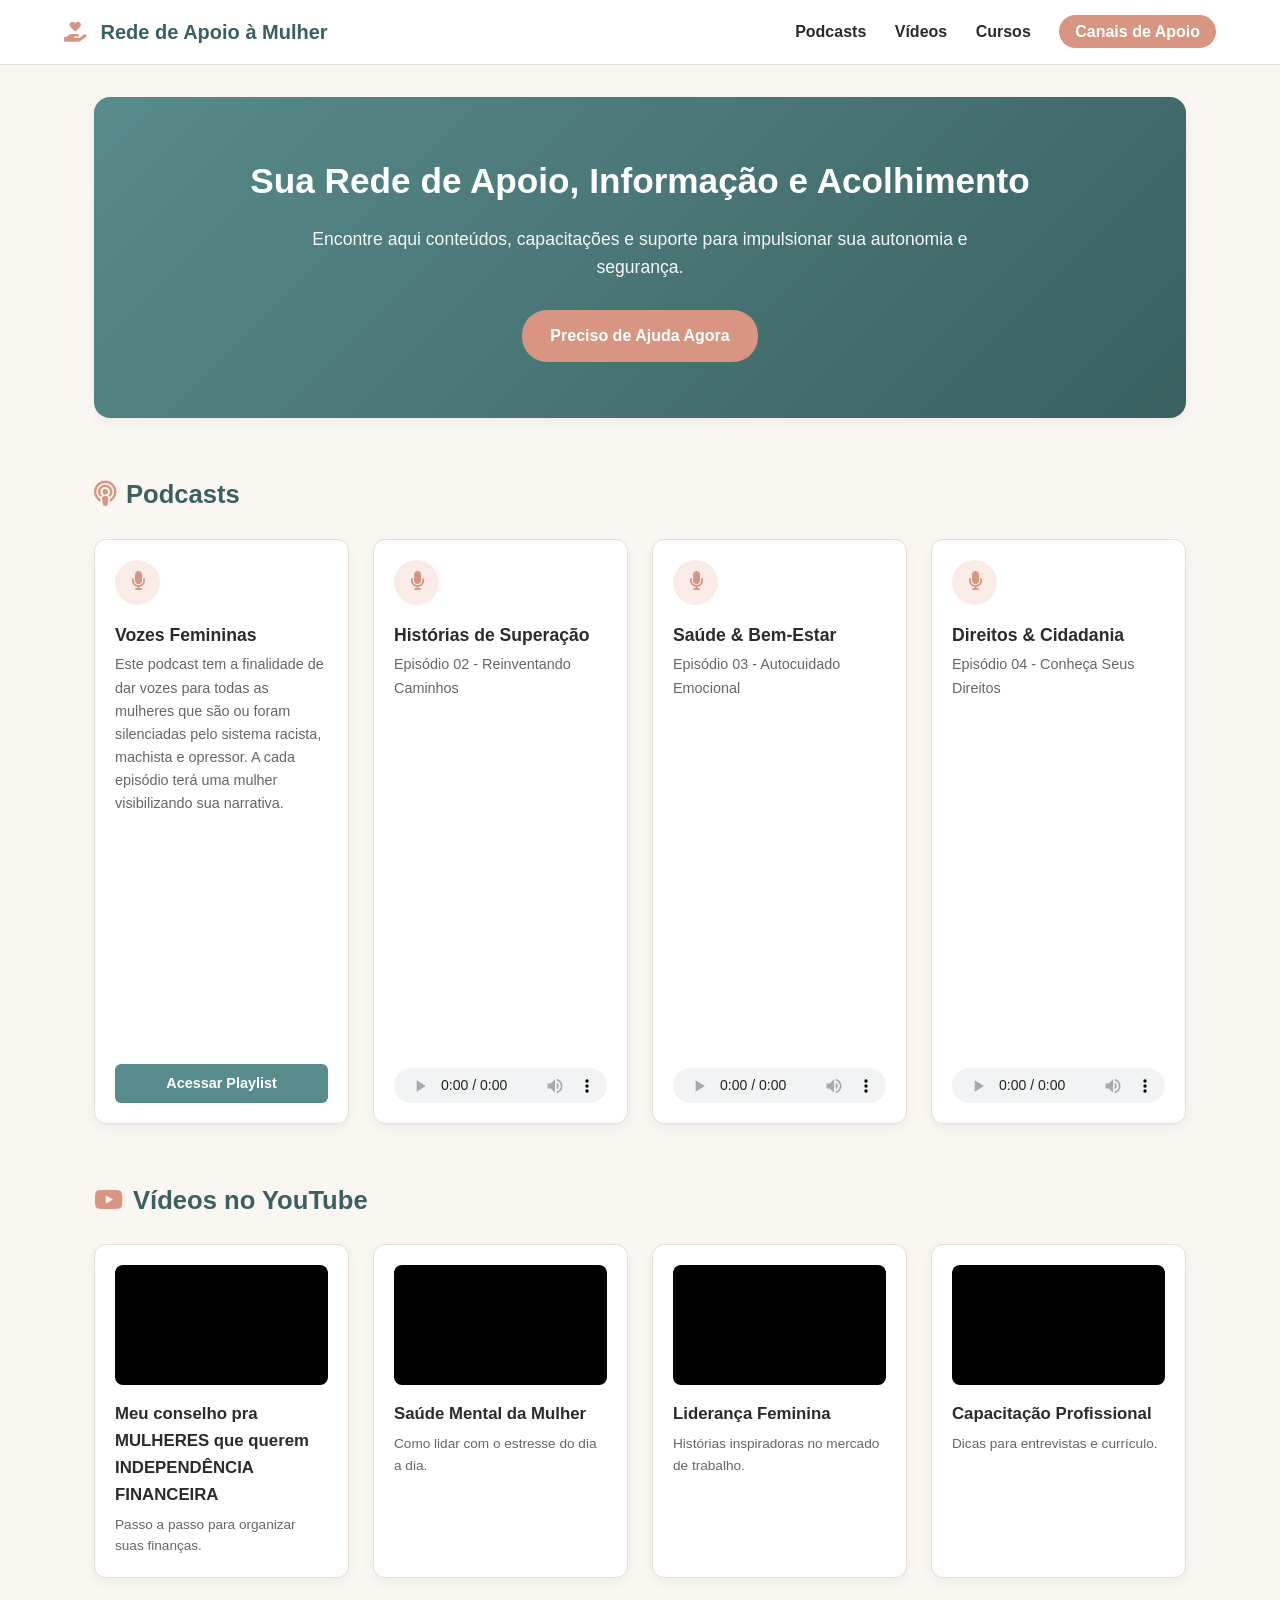
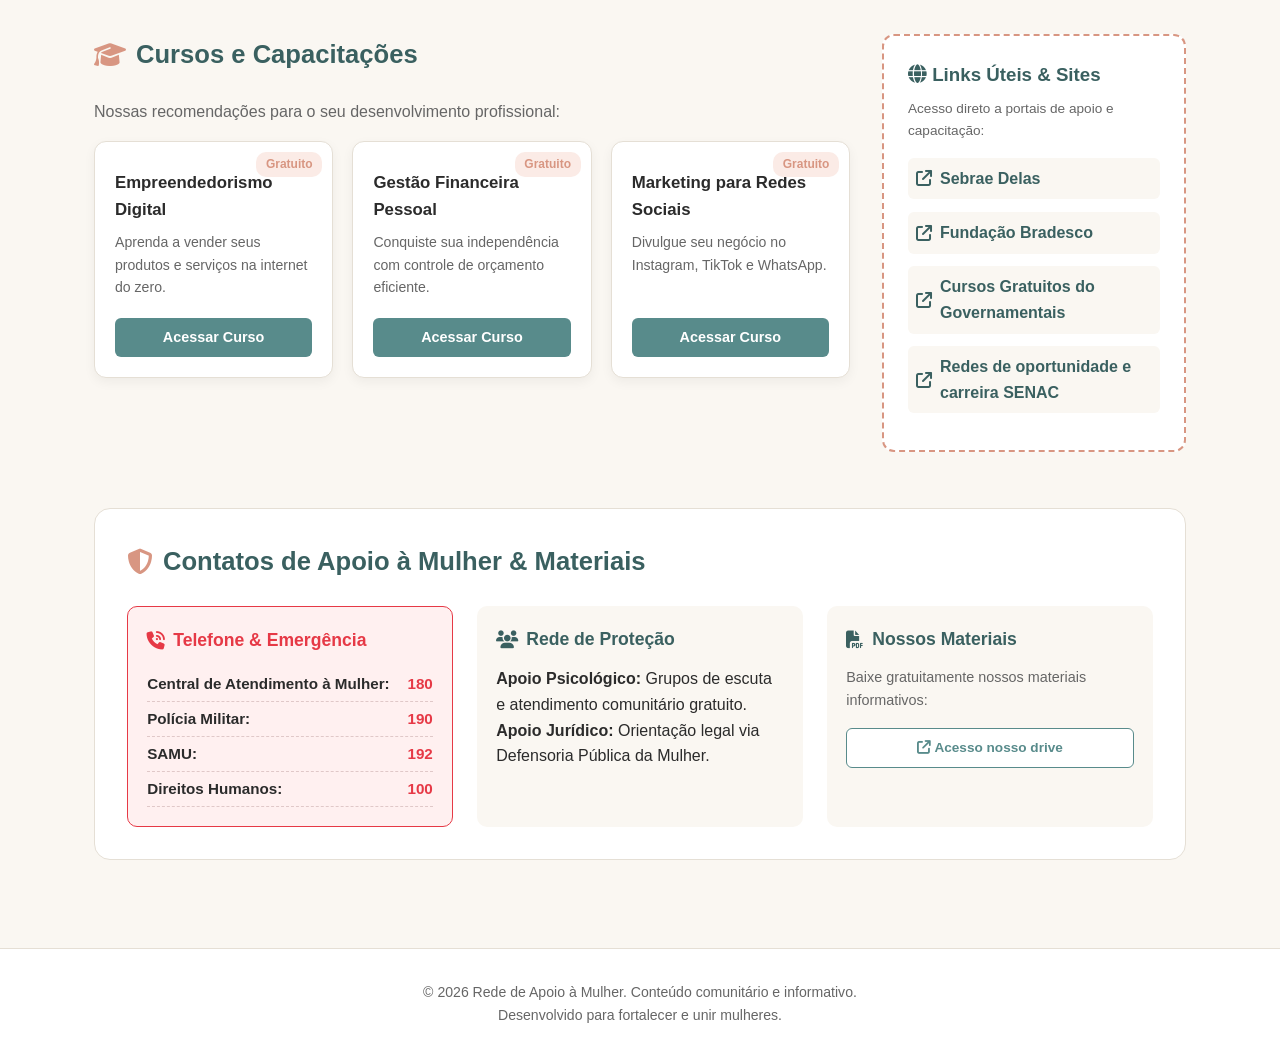
==== index.html @ 3560427a "init" ====
<!DOCTYPE html>
<html lang="pt-BR">
<head>
    <meta charset="UTF-8">
    <meta name="viewport" content="width=device-width, initial-scale=1.0">
    <title>Rede de Apoio à Mulher</title>
    <link rel="stylesheet" href="style.css">
    <link rel="stylesheet" href="https://cdnjs.cloudflare.com/ajax/libs/font-awesome/6.4.0/css/all.min.css">
</head>
<body>

    <header>
        <div class="logo">
            <i class="fa-solid => fa-hand-holding-heart"></i> Rede de Apoio à Mulher
        </div>
        <nav>
            <a href="#podcasts">Podcasts</a>
            <a href="#videos">Vídeos</a>
            <a href="#cursos">Cursos</a>
            <a href="#contatos" class="nav-btn">Canais de Apoio</a>
        </nav>
    </header>

    <div class="container">

        <!-- Banner Principal -->
        <section class="banner">
            <div class="banner-content">
                <h1>Sua Rede de Apoio, Informação e Acolhimento</h1>
                <p>Encontre aqui conteúdos, capacitações e suporte para impulsionar sua autonomia e segurança.</p>
                <a href="#contatos" class="banner-btn">Preciso de Ajuda Agora</a>
            </div>
        </section>

        <!-- Seção de Podcasts -->
        <section id="podcasts" class="section-block">
            <h2 class="section-title"><i class="fa-solid fa-podcast"></i> Podcasts</h2>
            <div class="grid-4">
                <div class="card podcast-card">
                    <div class="card-icon"><i class="fa-solid fa-microphone"></i></div>
                    <h3>Vozes Femininas</h3>
                    <p>Este podcast tem a finalidade de dar vozes para todas as mulheres que são ou foram silenciadas pelo sistema racista, machista e opressor.
                    A cada episódio terá uma mulher visibilizando sua narrativa.</p>
                     <a href="https://open.spotify.com/show/4YwezfUb64PmLTDOEMn0S4?si=fb5eb2240f714220" class="btn-card">Acessar Playlist</a>
                </div>
                <div class="card podcast-card">
                    <div class="card-icon"><i class="fa-solid fa-microphone"></i></div>
                    <h3>Histórias de Superação</h3>
                    <p>Episódio 02 - Reinventando Caminhos</p>
                    <iframe data-testid="embed-iframe" style="border-radius:12px" src="https://open.spotify.com/embed/episode/6MNVc2p2NorCqcY9s6Wyc5?utm_source=generator&t=0&si=82d91a2e05eb45c2" width="100%" height="352" frameBorder="0" allowfullscreen="" allow="autoplay; clipboard-write; encrypted-media; fullscreen; picture-in-picture" loading="lazy"></iframe>
                    <audio controls>
                        <source src="https://open.spotify.com/episode/455Ttnc0PcKRzOm1mK4V87?si=397c64ca0c2844d4" type="audio/mpeg">
                        
                        Seu navegador não suporta áudio.
                    </audio>
                </div>
                <div class="card podcast-card">
                    <div class="card-icon"><i class="fa-solid fa-microphone"></i></div>
                    <h3>Saúde & Bem-Estar</h3>
                    <p>Episódio 03 - Autocuidado Emocional</p>
                    <audio controls>
                        <source src="#" type="audio/mpeg">
                        Seu navegador não suporta áudio.
                    </audio>
                </div>
                <div class="card podcast-card">
                    <div class="card-icon"><i class="fa-solid fa-microphone"></i></div>
                    <h3>Direitos & Cidadania</h3>
                    <p>Episódio 04 - Conheça Seus Direitos</p>
                    <audio controls>
                        <source src="#" type="audio/mpeg">
                        Seu navegador não suporta áudio.
                    </audio>
                </div>
            </div>
        </section>

        <!-- Seção Vídeos do YouTube -->
        <section id="videos" class="section-block">
            <h2 class="section-title"><i class="fa-brands fa-youtube"></i> Vídeos no YouTube</h2>
            <div class="grid-4">
                <div class="card video-card">
                    <div class="video-container">
                        <iframe src="https://www.youtube.com/embed/013GK6FBQX0?si=1WohCFq36sGFkq8H" title="YouTube video player" frameborder="0" allowfullscreen></iframe>
                    </div>
                    <h3>Meu conselho pra MULHERES que querem INDEPENDÊNCIA FINANCEIRA</h3>
                    <p>Passo a passo para organizar suas finanças.</p>
                </div>
                <div class="card video-card">
                    <div class="video-container">
                        <iframe src="https://www.youtube.com/embed/placeholder" title="YouTube video player" frameborder="0" allowfullscreen></iframe>
                    </div>
                    <h3>Saúde Mental da Mulher</h3>
                    <p>Como lidar com o estresse do dia a dia.</p>
                </div>
                <div class="card video-card">
                    <div class="video-container">
                        <iframe src="https://www.youtube.com/embed/placeholder" title="YouTube video player" frameborder="0" allowfullscreen></iframe>
                    </div>
                    <h3>Liderança Feminina</h3>
                    <p>Histórias inspiradoras no mercado de trabalho.</p>
                </div>
                <div class="card video-card">
                    <div class="video-container">
                        <iframe src="https://www.youtube.com/embed/placeholder" title="YouTube video player" frameborder="0" allowfullscreen></iframe>
                    </div>
                    <h3>Capacitação Profissional</h3>
                    <p>Dicas para entrevistas e currículo.</p>
                </div>
            </div>
        </section>

        <!-- Seção Cursos e Sites Recomendados (Layout Assimétrico) -->
        <section id="cursos" class="section-block">
            <div class="flex-layout">
                <!-- Cursos (Sugestões Nossas) -->
                <div class="courses-area">
                    <h2 class="section-title"><i class="fa-solid fa-graduation-cap"></i> Cursos e Capacitações</h2>
                    <p class="subtitle">Nossas recomendações para o seu desenvolvimento profissional:</p>
                    <div class="courses-grid">
                        <div class="card course-card">
                            <div class="card-badge">Gratuito</div>
                            <h3>Empreendedorismo Digital</h3>
                            <p>Aprenda a vender seus produtos e serviços na internet do zero.</p>
                            <a href="#" class="btn-card">Acessar Curso</a>
                        </div>
                        <div class="card course-card">
                            <div class="card-badge">Gratuito</div>
                            <h3>Gestão Financeira Pessoal</h3>
                            <p>Conquiste sua independência com controle de orçamento eficiente.</p>
                            <a href="#" class="btn-card">Acessar Curso</a>
                        </div>
                        <div class="card course-card">
                            <div class="card-badge">Gratuito</div>
                            <h3>Marketing para Redes Sociais</h3>
                            <p>Divulgue seu negócio no Instagram, TikTok e WhatsApp.</p>
                            <a href="#" class="btn-card">Acessar Curso</a>
                        </div>
                    </div>
                </div>

                <!-- Sites Externos / Parceiros -->
                <div class="sites-sidebar">
                    <h3><i class="fa-solid fa-globe"></i> Links Úteis & Sites</h3>
                    <p>Acesso direto a portais de apoio e capacitação:</p>
                    <ul class="sites-list">
                        <li>
                            <a href="https://sebrae.com.br" target="_blank" rel="noopener">
                                <i class="fa-solid fa-arrow-up-right-from-square"></i> Sebrae Delas
                            </a>
                        </li>
                        <li>
                            <a href="https://www.ev.org.br/cursos" target="_blank" rel="noopener">
                                <i class="fa-solid fa-arrow-up-right-from-square"></i> Fundação Bradesco
                            </a>
                        </li>
                        <li>
                            <a href="https://aprendamais.mec.gov.br/" target="_blank" rel="noopener">
                                <i class="fa-solid fa-arrow-up-right-from-square"></i> Cursos Gratuitos do Governamentais
                            </a>
                        </li>
                        <li>
                            <a href="https://carreiras.ce.senac.br/" target="_blank" rel="noopener">
                                <i class="fa-solid fa-arrow-up-right-from-square"></i> Redes de oportunidade e carreira SENAC
                            </a>
                        </li>
                    </ul>
                </div>
            </div>
        </section>

        <!-- Seção de Apoio, Materiais e Contatos -->
        <section id="contatos" class="section-block support-section">
            <h2 class="section-title"><i class="fa-solid fa-shield-halved"></i> Contatos de Apoio à Mulher & Materiais</h2>
            
            <div class="support-grid">
                <!-- Emergência -->
                <div class="support-card emergency">
                    <h3><i class="fa-solid fa-phone-volume"></i> Telefone & Emergência</h3>
                    <ul class="contact-list">
                        <li><strong>Central de Atendimento à Mulher:</strong> <span>180</span></li>
                        <li><strong>Polícia Militar:</strong> <span>190</span></li>
                        <li><strong>SAMU:</strong> <span>192</span></li>
                        <li><strong>Direitos Humanos:</strong> <span>100</span></li>
                    </ul>
                </div>

                <!-- Apoio Jurídico e Psicológico -->
                <div class="support-card">
                    <h3><i class="fa-solid fa-users"></i> Rede de Proteção</h3>
                    <p><strong>Apoio Psicológico:</strong> Grupos de escuta e atendimento comunitário gratuito.</p>
                    <p><strong>Apoio Jurídico:</strong> Orientação legal via Defensoria Pública da Mulher.</p>
                </div>

                <!-- Nossos Materiais / Downloads -->
                <div class="support-card materials">
                    <h3><i class="fa-solid fa-file-pdf"></i> Nossos Materiais</h3>
                    <p>Baixe gratuitamente nossos materiais informativos:</p>
                    <a href="https://drive.google.com/drive/folders/1amOIw0AjRuB1z5BpmQyQNAielrFiDzY6?usp=sharing" target="_blank" class="btn-download"> <i class="fa-solid fa-arrow-up-right-from-square"></i> Acesso nosso drive</a>
                </div>
            </div>
        </section>

    </div>

    <footer>
        <p>&copy; 2026 Rede de Apoio à Mulher. Conteúdo comunitário e informativo.</p>
        <p>Desenvolvido para fortalecer e unir mulheres.</p>
    </footer>

</body>
</html>
---- style.css ----
/* Variáveis de Cores e Estilos Globais */
:root {
    --primary-color: #588b8b;
    --primary-dark: #3a6060;
    --secondary-color: #d89682;
    --secondary-light: #fbebe6;
    --bg-light: #faf7f2;
    --card-bg: #ffffff;
    --text-color: #2b2b2b;
    --text-muted: #666666;
    --border-color: #e5dfd5;
    --emergency-bg: #fff0f0;
    --emergency-border: #e63946;
    --shadow: 0 4px 12px rgba(0, 0, 0, 0.05);
}

* {
    box-sizing: border-box;
    margin: 0;
    padding: 0;
    font-family: 'Segoe UI', -apple-system, BlinkMacSystemFont, Roboto, sans-serif;
}

body {
    background-color: var(--bg-light);
    color: var(--text-color);
    line-height: 1.6;
}

/* Header / Menu Superior */
header {
    background-color: #ffffff;
    padding: 1rem 5%;
    display: flex;
    justify-content: space-between;
    align-items: center;
    border-bottom: 1px solid var(--border-color);
    position: sticky;
    top: 0;
    z-index: 100;
}

.logo {
    font-size: 1.25rem;
    font-weight: 700;
    color: var(--primary-dark);
}

.logo i {
    color: var(--secondary-color);
    margin-right: 8px;
}

nav a {
    margin-left: 1.5rem;
    text-decoration: none;
    color: var(--text-color);
    font-weight: 600;
    transition: color 0.3s;
}

nav a:hover {
    color: var(--primary-color);
}

.nav-btn {
    background-color: var(--secondary-color);
    color: white !important;
    padding: 0.5rem 1rem;
    border-radius: 20px;
}

.nav-btn:hover {
    background-color: #c5826f;
}

/* Layout Principal */
.container {
    max-width: 1140px;
    margin: 0 auto;
    padding: 2rem 1.5rem;
}

/* Banner Principal */
.banner {
    background: linear-gradient(135deg, var(--primary-color), var(--primary-dark));
    color: white;
    padding: 3.5rem 2rem;
    border-radius: 16px;
    text-align: center;
    margin-bottom: 3.5rem;
    box-shadow: var(--shadow);
}

.banner h1 {
    font-size: 2.2rem;
    margin-bottom: 1rem;
    font-weight: 700;
}

.banner p {
    font-size: 1.1rem;
    max-width: 700px;
    margin: 0 auto 1.8rem auto;
    opacity: 0.95;
}

.banner-btn {
    display: inline-block;
    background-color: var(--secondary-color);
    color: white;
    padding: 0.8rem 1.8rem;
    border-radius: 25px;
    text-decoration: none;
    font-weight: bold;
    transition: transform 0.2s, background-color 0.2s;
}

.banner-btn:hover {
    background-color: #c5826f;
    transform: translateY(-2px);
}

/* Seções */
.section-block {
    margin-bottom: 3.5rem;
}

.section-title {
    font-size: 1.6rem;
    color: var(--primary-dark);
    margin-bottom: 1.5rem;
    display: flex;
    align-items: center;
    gap: 10px;
}

.section-title i {
    color: var(--secondary-color);
}

.subtitle {
    margin-bottom: 1rem;
    color: var(--text-muted);
}

/* Grids e Cards Gerais */
.grid-4 {
    display: grid;
    grid-template-columns: repeat(auto-fit, minmax(240px, 1fr));
    gap: 1.5rem;
}

.card {
    background-color: var(--card-bg);
    border: 1px solid var(--border-color);
    border-radius: 12px;
    padding: 1.25rem;
    box-shadow: var(--shadow);
    display: flex;
    flex-direction: column;
}

/* Podcasts */
.podcast-card .card-icon {
    width: 45px;
    height: 45px;
    background-color: var(--secondary-light);
    color: var(--secondary-color);
    border-radius: 50%;
    display: flex;
    align-items: center;
    justify-content: center;
    font-size: 1.2rem;
    margin-bottom: 1rem;
}

.podcast-card h3 {
    font-size: 1.1rem;
    margin-bottom: 0.3rem;
}

.podcast-card p {
    font-size: 0.9rem;
    color: var(--text-muted);
    margin-bottom: 1rem;
    flex-grow: 1;
}

audio {
    width: 100%;
    height: 35px;
}

/* Vídeos */
.video-container {
    position: relative;
    width: 100%;
    padding-bottom: 56.25%; /* 16:9 Aspect Ratio */
    height: 0;
    background-color: #000;
    border-radius: 8px;
    overflow: hidden;
    margin-bottom: 1rem;
}

.video-container iframe {
    position: absolute;
    top: 0;
    left: 0;
    width: 100%;
    height: 100%;
}

.video-card h3 {
    font-size: 1.05rem;
    margin-bottom: 0.3rem;
}

.video-card p {
    font-size: 0.85rem;
    color: var(--text-muted);
}

/* Layout Assimétrico: Cursos + Sidebar Sites */
.flex-layout {
    display: flex;
    flex-wrap: wrap;
    gap: 2rem;
}

.courses-area {
    flex: 3;
    min-width: 300px;
}

.courses-grid {
    display: grid;
    grid-template-columns: repeat(auto-fit, minmax(200px, 1fr));
    gap: 1.2rem;
}

.course-card {
    position: relative;
}

.card-badge {
    position: absolute;
    top: 10px;
    right: 10px;
    background-color: var(--secondary-light);
    color: var(--secondary-color);
    font-size: 0.75rem;
    font-weight: bold;
    padding: 0.2rem 0.6rem;
    border-radius: 10px;
}

.course-card h3 {
    font-size: 1.05rem;
    margin-top: 0.5rem;
    margin-bottom: 0.5rem;
}

.course-card p {
    font-size: 0.88rem;
    color: var(--text-muted);
    margin-bottom: 1.2rem;
    flex-grow: 1;
}

.btn-card {
    display: block;
    text-align: center;
    background-color: var(--primary-color);
    color: white;
    text-decoration: none;
    padding: 0.5rem;
    border-radius: 6px;
    font-size: 0.9rem;
    font-weight: 600;
    transition: background-color 0.2s;
}

.btn-card:hover {
    background-color: var(--primary-dark);
}

/* Sidebar de Sites */
.sites-sidebar {
    flex: 1;
    min-width: 260px;
    background-color: var(--card-bg);
    border: 2px dashed var(--secondary-color);
    border-radius: 12px;
    padding: 1.5rem;
}

.sites-sidebar h3 {
    color: var(--primary-dark);
    margin-bottom: 0.5rem;
}

.sites-sidebar p {
    font-size: 0.85rem;
    color: var(--text-muted);
    margin-bottom: 1rem;
}

.sites-list {
    list-style: none;
}

.sites-list li {
    margin-bottom: 0.8rem;
}

.sites-list a {
    display: flex;
    align-items: center;
    gap: 8px;
    color: var(--primary-dark);
    text-decoration: none;
    font-weight: 600;
    padding: 0.5rem;
    border-radius: 6px;
    background-color: var(--bg-light);
    transition: background-color 0.2s;
}

.sites-list a:hover {
    background-color: var(--secondary-light);
    color: var(--secondary-color);
}

/* Seção de Suporte e Contatos */
.support-section {
    background-color: #ffffff;
    border: 1px solid var(--border-color);
    border-radius: 16px;
    padding: 2rem;
}

.support-grid {
    display: grid;
    grid-template-columns: repeat(auto-fit, minmax(250px, 1fr));
    gap: 1.5rem;
}

.support-card {
    background-color: var(--bg-light);
    padding: 1.2rem;
    border-radius: 10px;
}

.support-card h3 {
    font-size: 1.1rem;
    color: var(--primary-dark);
    margin-bottom: 0.8rem;
    display: flex;
    align-items: center;
    gap: 8px;
}

.emergency {
    background-color: var(--emergency-bg);
    border: 1px solid var(--emergency-border);
}

.emergency h3 {
    color: var(--emergency-border);
}

.contact-list {
    list-style: none;
}

.contact-list li {
    display: flex;
    justify-content: space-between;
    padding: 0.3rem 0;
    border-bottom: 1px dashed #e0c8c8;
    font-size: 0.95rem;
}

.contact-list span {
    font-weight: bold;
    color: var(--emergency-border);
}

.materials p {
    font-size: 0.9rem;
    color: var(--text-muted);
    margin-bottom: 1rem;
}

.btn-download {
    display: inline-block;
    width: 100%;
    margin-bottom: 0.5rem;
    background-color: #ffffff;
    border: 1px solid var(--primary-color);
    color: var(--primary-color);
    padding: 0.5rem;
    border-radius: 6px;
    text-decoration: none;
    font-size: 0.85rem;
    font-weight: 600;
    text-align: center;
    transition: all 0.2s;
}

.btn-download:hover {
    background-color: var(--primary-color);
    color: white;
}

/* Rodapé */
footer {
    text-align: center;
    padding: 2rem 1rem;
    color: var(--text-muted);
    font-size: 0.88rem;
    border-top: 1px solid var(--border-color);
    background-color: #ffffff;
}

/* Responsividade para Celulares */
@media (max-width: 768px) {
    header {
        flex-direction: column;
        gap: 1rem;
    }

    nav a {
        margin: 0 0.5rem;
    }

    .banner h1 {
        font-size: 1.6rem;
    }

    .flex-layout {
        flex-direction: column;
    }
}
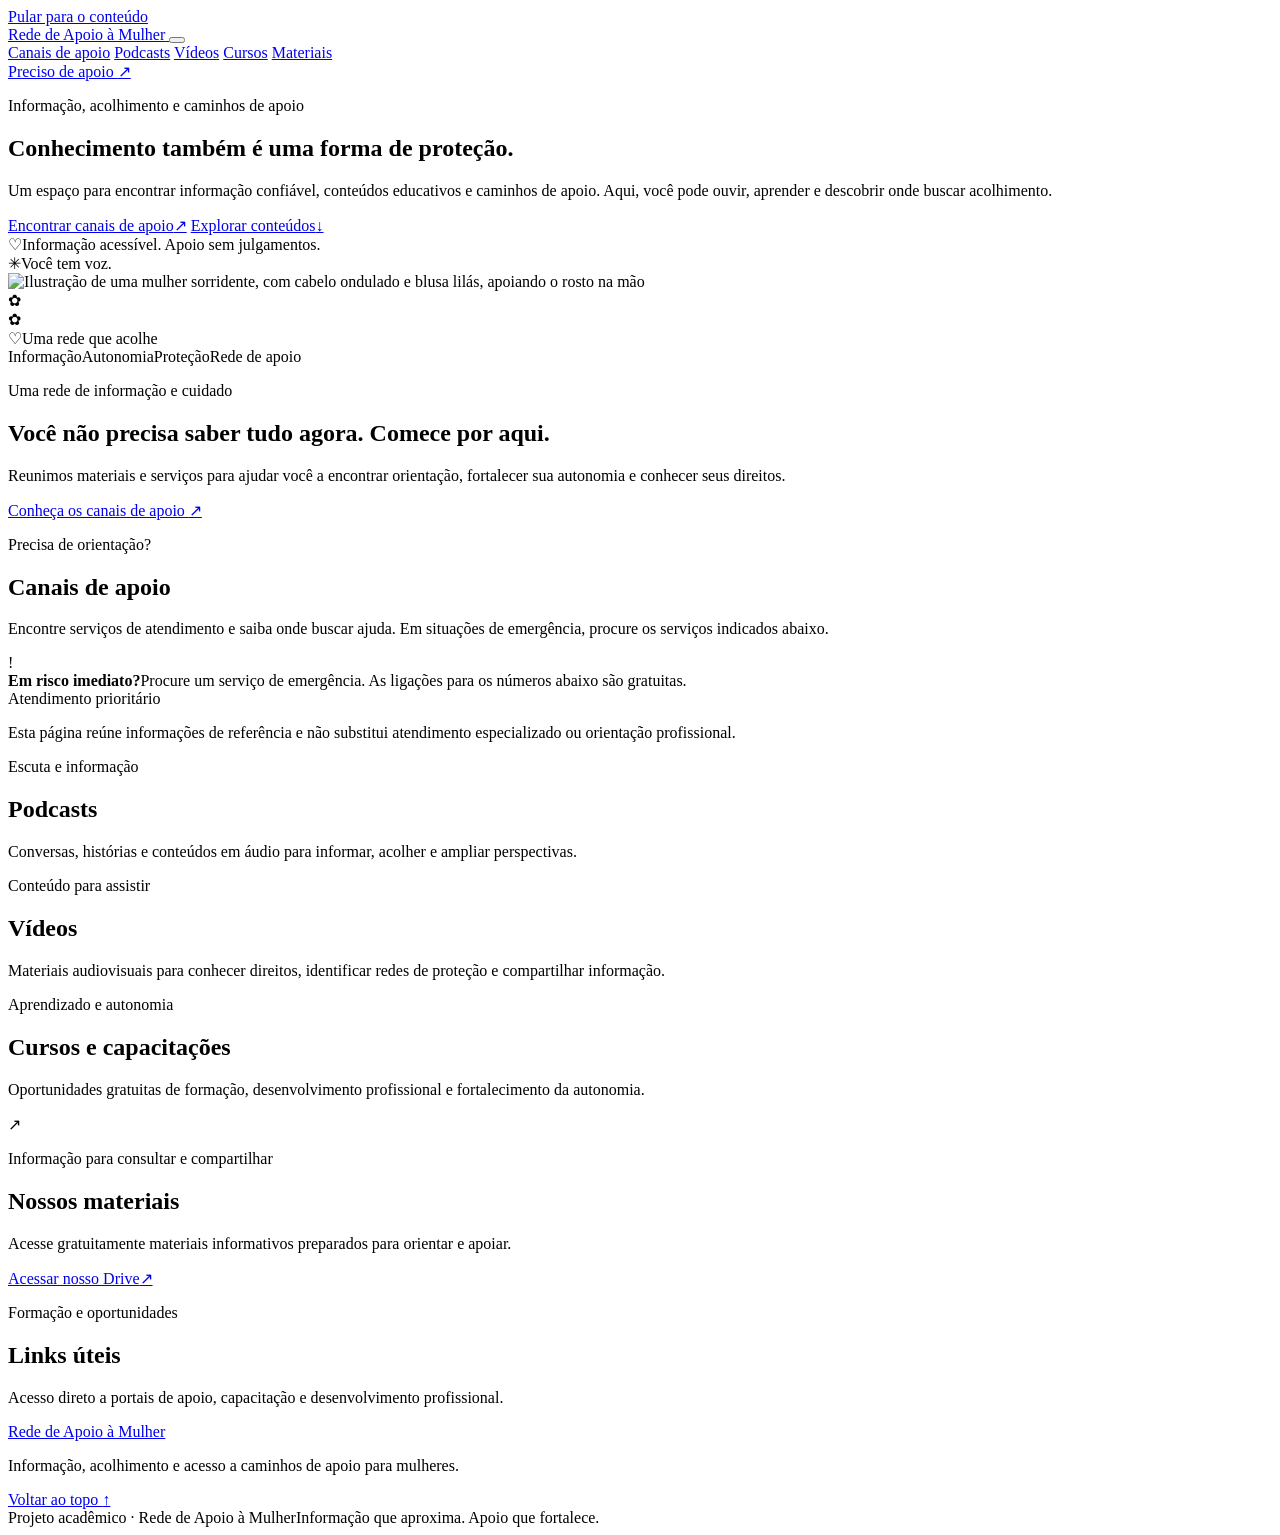
==== commit 0b98265d: "add infos" ====
--- a/index.html
+++ b/index.html
@@ -1,212 +1,128 @@
-<!DOCTYPE html>
+<!doctype html>
 <html lang="pt-BR">
 <head>
-    <meta charset="UTF-8">
-    <meta name="viewport" content="width=device-width, initial-scale=1.0">
-    <title>Rede de Apoio à Mulher</title>
-    <link rel="stylesheet" href="style.css">
-    <link rel="stylesheet" href="https://cdnjs.cloudflare.com/ajax/libs/font-awesome/6.4.0/css/all.min.css">
+  <meta charset="utf-8">
+  <meta name="viewport" content="width=device-width, initial-scale=1">
+  <meta name="theme-color" content="#532564">
+  <meta name="description" content="Rede de Apoio à Mulher: informação, acolhimento, conteúdos educativos e caminhos de apoio.">
+  <title>Rede de Apoio à Mulher</title>
+  <link rel="preconnect" href="https://fonts.googleapis.com">
+  <link rel="preconnect" href="https://fonts.gstatic.com" crossorigin>
+  <link href="https://fonts.googleapis.com/css2?family=Bricolage+Grotesque:opsz,wght@12..96,400;12..96,500;12..96,600;12..96,700;12..96,800&display=swap" rel="stylesheet">
+  <link rel="stylesheet" href="css/style.css">
 </head>
 <body>
+  <a class="skip-link" href="#conteudo">Pular para o conteúdo</a>
+  <header class="site-header">
+    <div class="container header-inner">
+      <a class="brand" href="#inicio" aria-label="Rede de Apoio à Mulher — início">
+        <span class="brand-mark" aria-hidden="true"><span></span><span></span><span></span></span>
+        <span class="brand-name" data-site="name">Rede de Apoio à Mulher</span>
+      </a>
+      <button class="menu-toggle" id="menuToggle" aria-label="Abrir menu" aria-expanded="false" aria-controls="mainNav">
+        <span></span><span></span>
+      </button>
+      <nav class="main-nav" id="mainNav" aria-label="Navegação principal">
+        <a href="#apoio">Canais de apoio</a>
+        <a href="#podcasts">Podcasts</a>
+        <a href="#videos">Vídeos</a>
+        <a href="#cursos">Cursos</a>
+        <a href="#materiais">Materiais</a>
+      </nav>
+      <a class="header-cta" href="#apoio">Preciso de apoio <span aria-hidden="true">↗</span></a>
+    </div>
+  </header>
 
-    <header>
-        <div class="logo">
-            <i class="fa-solid => fa-hand-holding-heart"></i> Rede de Apoio à Mulher
+  <main id="conteudo">
+    <section class="hero" id="inicio">
+      <div class="hero-shape hero-shape-one" aria-hidden="true"></div>
+      <div class="hero-shape hero-shape-two" aria-hidden="true"></div>
+      <div class="container hero-grid">
+        <div class="hero-copy">
+          <p class="eyebrow light-eyebrow"><span class="eyebrow-dot"></span><span data-site="eyebrow">Informação, acolhimento e caminhos de apoio</span></p>
+          <h1 data-site="heroTitle">Conhecimento também é uma forma de proteção.</h1>
+          <p class="hero-description" data-site="heroDescription">Um espaço para encontrar informação confiável, conteúdos educativos e caminhos de apoio. Aqui, você pode ouvir, aprender e descobrir onde buscar acolhimento.</p>
+          <div class="hero-actions">
+            <a class="button button-yellow" href="#apoio"><span data-site="heroPrimaryCta">Encontrar canais de apoio</span><span aria-hidden="true">↗</span></a>
+            <a class="text-link text-link-light" href="#podcasts"><span data-site="heroSecondaryCta">Explorar conteúdos</span><span aria-hidden="true">↓</span></a>
+          </div>
+          <div class="hero-note"><span class="note-icon" aria-hidden="true">♡</span><span>Informação acessível. Apoio sem julgamentos.</span></div>
         </div>
-        <nav>
-            <a href="#podcasts">Podcasts</a>
-            <a href="#videos">Vídeos</a>
-            <a href="#cursos">Cursos</a>
-            <a href="#contatos" class="nav-btn">Canais de Apoio</a>
-        </nav>
-    </header>
+        <div class="hero-art" aria-label="Ilustração abstrata de acolhimento e conexão">
+          <div class="art-orbit orbit-one"></div>
+          <div class="art-orbit orbit-two"></div>
+          <div class="art-sun"></div>
+          <div class="art-card art-card-top"><span class="art-card-icon">✳</span><span>Você tem voz.</span></div>
+          <img class="hero-character" src="assets/hero-woman.png" alt="Ilustração de uma mulher sorridente, com cabelo ondulado e blusa lilás, apoiando o rosto na mão">
+          <div class="art-flower flower-one">✿</div>
+          <div class="art-flower flower-two">✿</div>
+          <div class="art-card art-card-bottom"><span class="mini-heart">♡</span><span>Uma rede que acolhe</span></div>
+        </div>
+      </div>
+      <div class="hero-bottom-line"><div class="container"><span>Informação</span><i></i><span>Autonomia</span><i></i><span>Proteção</span><i></i><span>Rede de apoio</span></div></div>
+    </section>
 
-    <div class="container">
+    <section class="intro-section section-pad">
+      <div class="container intro-grid">
+        <div><p class="eyebrow" data-site="introLabel">Uma rede de informação e cuidado</p><h2 data-site="introTitle">Você não precisa saber tudo agora. Comece por aqui.</h2></div>
+        <div class="intro-side"><p data-site="introDescription">Reunimos materiais e serviços para ajudar você a encontrar orientação, fortalecer sua autonomia e conhecer seus direitos.</p><a class="inline-link" href="#apoio">Conheça os canais de apoio <span aria-hidden="true">↗</span></a></div>
+      </div>
+    </section>
 
-        <!-- Banner Principal -->
-        <section class="banner">
-            <div class="banner-content">
-                <h1>Sua Rede de Apoio, Informação e Acolhimento</h1>
-                <p>Encontre aqui conteúdos, capacitações e suporte para impulsionar sua autonomia e segurança.</p>
-                <a href="#contatos" class="banner-btn">Preciso de Ajuda Agora</a>
-            </div>
-        </section>
+    <section class="support-section section-pad" id="apoio">
+      <div class="container">
+        <div class="section-heading section-heading-wide">
+          <div><p class="eyebrow" data-section="support.eyebrow">Precisa de orientação?</p><h2 data-section="support.title">Canais de apoio</h2></div>
+          <p data-section="support.description">Encontre serviços de atendimento e saiba onde buscar ajuda. Em situações de emergência, procure os serviços indicados abaixo.</p>
+        </div>
+        <div class="emergency-banner"><div class="emergency-symbol" aria-hidden="true">!</div><div><strong>Em risco imediato?</strong><span>Procure um serviço de emergência. As ligações para os números abaixo são gratuitas.</span></div><span class="emergency-label">Atendimento prioritário</span></div>
+        <div class="support-grid" id="supportGrid" aria-live="polite"></div>
+        <div class="protection-grid" id="protectionGrid"></div>
+        <p class="section-footnote">Esta página reúne informações de referência e não substitui atendimento especializado ou orientação profissional.</p>
+      </div>
+    </section>
 
-        <!-- Seção de Podcasts -->
-        <section id="podcasts" class="section-block">
-            <h2 class="section-title"><i class="fa-solid fa-podcast"></i> Podcasts</h2>
-            <div class="grid-4">
-                <div class="card podcast-card">
-                    <div class="card-icon"><i class="fa-solid fa-microphone"></i></div>
-                    <h3>Vozes Femininas</h3>
-                    <p>Este podcast tem a finalidade de dar vozes para todas as mulheres que são ou foram silenciadas pelo sistema racista, machista e opressor.
-                    A cada episódio terá uma mulher visibilizando sua narrativa.</p>
-                     <a href="https://open.spotify.com/show/4YwezfUb64PmLTDOEMn0S4?si=fb5eb2240f714220" class="btn-card">Acessar Playlist</a>
-                </div>
-                <div class="card podcast-card">
-                    <div class="card-icon"><i class="fa-solid fa-microphone"></i></div>
-                    <h3>Histórias de Superação</h3>
-                    <p>Episódio 02 - Reinventando Caminhos</p>
-                    <iframe data-testid="embed-iframe" style="border-radius:12px" src="https://open.spotify.com/embed/episode/6MNVc2p2NorCqcY9s6Wyc5?utm_source=generator&t=0&si=82d91a2e05eb45c2" width="100%" height="352" frameBorder="0" allowfullscreen="" allow="autoplay; clipboard-write; encrypted-media; fullscreen; picture-in-picture" loading="lazy"></iframe>
-                    <audio controls>
-                        <source src="https://open.spotify.com/episode/455Ttnc0PcKRzOm1mK4V87?si=397c64ca0c2844d4" type="audio/mpeg">
-                        
-                        Seu navegador não suporta áudio.
-                    </audio>
-                </div>
-                <div class="card podcast-card">
-                    <div class="card-icon"><i class="fa-solid fa-microphone"></i></div>
-                    <h3>Saúde & Bem-Estar</h3>
-                    <p>Episódio 03 - Autocuidado Emocional</p>
-                    <audio controls>
-                        <source src="#" type="audio/mpeg">
-                        Seu navegador não suporta áudio.
-                    </audio>
-                </div>
-                <div class="card podcast-card">
-                    <div class="card-icon"><i class="fa-solid fa-microphone"></i></div>
-                    <h3>Direitos & Cidadania</h3>
-                    <p>Episódio 04 - Conheça Seus Direitos</p>
-                    <audio controls>
-                        <source src="#" type="audio/mpeg">
-                        Seu navegador não suporta áudio.
-                    </audio>
-                </div>
-            </div>
-        </section>
+    <section class="content-section section-pad" id="podcasts">
+      <div class="container">
+        <div class="section-heading"><div><p class="eyebrow" data-section="podcasts.eyebrow">Escuta e informação</p><h2 data-section="podcasts.title">Podcasts</h2></div><p data-section="podcasts.description">Conversas, histórias e conteúdos em áudio para informar, acolher e ampliar perspectivas.</p></div>
+        <div class="content-grid" id="podcastsGrid" aria-live="polite"></div>
+      </div>
+    </section>
 
-        <!-- Seção Vídeos do YouTube -->
-        <section id="videos" class="section-block">
-            <h2 class="section-title"><i class="fa-brands fa-youtube"></i> Vídeos no YouTube</h2>
-            <div class="grid-4">
-                <div class="card video-card">
-                    <div class="video-container">
-                        <iframe src="https://www.youtube.com/embed/013GK6FBQX0?si=1WohCFq36sGFkq8H" title="YouTube video player" frameborder="0" allowfullscreen></iframe>
-                    </div>
-                    <h3>Meu conselho pra MULHERES que querem INDEPENDÊNCIA FINANCEIRA</h3>
-                    <p>Passo a passo para organizar suas finanças.</p>
-                </div>
-                <div class="card video-card">
-                    <div class="video-container">
-                        <iframe src="https://www.youtube.com/embed/placeholder" title="YouTube video player" frameborder="0" allowfullscreen></iframe>
-                    </div>
-                    <h3>Saúde Mental da Mulher</h3>
-                    <p>Como lidar com o estresse do dia a dia.</p>
-                </div>
-                <div class="card video-card">
-                    <div class="video-container">
-                        <iframe src="https://www.youtube.com/embed/placeholder" title="YouTube video player" frameborder="0" allowfullscreen></iframe>
-                    </div>
-                    <h3>Liderança Feminina</h3>
-                    <p>Histórias inspiradoras no mercado de trabalho.</p>
-                </div>
-                <div class="card video-card">
-                    <div class="video-container">
-                        <iframe src="https://www.youtube.com/embed/placeholder" title="YouTube video player" frameborder="0" allowfullscreen></iframe>
-                    </div>
-                    <h3>Capacitação Profissional</h3>
-                    <p>Dicas para entrevistas e currículo.</p>
-                </div>
-            </div>
-        </section>
+    <section class="content-section videos-section section-pad" id="videos">
+      <div class="container">
+        <div class="section-heading"><div><p class="eyebrow" data-section="videos.eyebrow">Conteúdo para assistir</p><h2 data-section="videos.title">Vídeos</h2></div><p data-section="videos.description">Materiais audiovisuais para conhecer direitos, identificar redes de proteção e compartilhar informação.</p></div>
+        <div class="content-grid" id="videosGrid" aria-live="polite"></div>
+      </div>
+    </section>
 
-        <!-- Seção Cursos e Sites Recomendados (Layout Assimétrico) -->
-        <section id="cursos" class="section-block">
-            <div class="flex-layout">
-                <!-- Cursos (Sugestões Nossas) -->
-                <div class="courses-area">
-                    <h2 class="section-title"><i class="fa-solid fa-graduation-cap"></i> Cursos e Capacitações</h2>
-                    <p class="subtitle">Nossas recomendações para o seu desenvolvimento profissional:</p>
-                    <div class="courses-grid">
-                        <div class="card course-card">
-                            <div class="card-badge">Gratuito</div>
-                            <h3>Empreendedorismo Digital</h3>
-                            <p>Aprenda a vender seus produtos e serviços na internet do zero.</p>
-                            <a href="#" class="btn-card">Acessar Curso</a>
-                        </div>
-                        <div class="card course-card">
-                            <div class="card-badge">Gratuito</div>
-                            <h3>Gestão Financeira Pessoal</h3>
-                            <p>Conquiste sua independência com controle de orçamento eficiente.</p>
-                            <a href="#" class="btn-card">Acessar Curso</a>
-                        </div>
-                        <div class="card course-card">
-                            <div class="card-badge">Gratuito</div>
-                            <h3>Marketing para Redes Sociais</h3>
-                            <p>Divulgue seu negócio no Instagram, TikTok e WhatsApp.</p>
-                            <a href="#" class="btn-card">Acessar Curso</a>
-                        </div>
-                    </div>
-                </div>
+    <section class="content-section courses-section section-pad" id="cursos">
+      <div class="container">
+        <div class="section-heading"><div><p class="eyebrow" data-section="courses.eyebrow">Aprendizado e autonomia</p><h2 data-section="courses.title">Cursos e capacitações</h2></div><p data-section="courses.description">Oportunidades gratuitas de formação, desenvolvimento profissional e fortalecimento da autonomia.</p></div>
+        <div class="content-grid" id="coursesGrid" aria-live="polite"></div>
+      </div>
+    </section>
 
-                <!-- Sites Externos / Parceiros -->
-                <div class="sites-sidebar">
-                    <h3><i class="fa-solid fa-globe"></i> Links Úteis & Sites</h3>
-                    <p>Acesso direto a portais de apoio e capacitação:</p>
-                    <ul class="sites-list">
-                        <li>
-                            <a href="https://sebrae.com.br" target="_blank" rel="noopener">
-                                <i class="fa-solid fa-arrow-up-right-from-square"></i> Sebrae Delas
-                            </a>
-                        </li>
-                        <li>
-                            <a href="https://www.ev.org.br/cursos" target="_blank" rel="noopener">
-                                <i class="fa-solid fa-arrow-up-right-from-square"></i> Fundação Bradesco
-                            </a>
-                        </li>
-                        <li>
-                            <a href="https://aprendamais.mec.gov.br/" target="_blank" rel="noopener">
-                                <i class="fa-solid fa-arrow-up-right-from-square"></i> Cursos Gratuitos do Governamentais
-                            </a>
-                        </li>
-                        <li>
-                            <a href="https://carreiras.ce.senac.br/" target="_blank" rel="noopener">
-                                <i class="fa-solid fa-arrow-up-right-from-square"></i> Redes de oportunidade e carreira SENAC
-                            </a>
-                        </li>
-                    </ul>
-                </div>
-            </div>
-        </section>
+    <section class="materials-section section-pad" id="materiais">
+      <div class="container materials-card">
+        <div class="materials-decoration" aria-hidden="true"><span class="material-shape shape-a"></span><span class="material-shape shape-b"></span><span class="material-shape shape-c">↗</span></div>
+        <div class="materials-copy"><p class="eyebrow" data-section="materials.eyebrow">Informação para consultar e compartilhar</p><h2 data-section="materials.title">Nossos materiais</h2><p data-section="materials.description">Acesse gratuitamente materiais informativos preparados para orientar e apoiar.</p><a class="button button-purple" id="materialsLink" href="https://drive.google.com/drive/folders/1amOIw0AjRuB1z5BpmQyQNAielrFiDzY6?usp=sharing" target="_blank" rel="noopener noreferrer"><span data-material="buttonLabel">Acessar nosso Drive</span><span aria-hidden="true">↗</span></a></div>
+      </div>
+    </section>
 
-        <!-- Seção de Apoio, Materiais e Contatos -->
-        <section id="contatos" class="section-block support-section">
-            <h2 class="section-title"><i class="fa-solid fa-shield-halved"></i> Contatos de Apoio à Mulher & Materiais</h2>
-            
-            <div class="support-grid">
-                <!-- Emergência -->
-                <div class="support-card emergency">
-                    <h3><i class="fa-solid fa-phone-volume"></i> Telefone & Emergência</h3>
-                    <ul class="contact-list">
-                        <li><strong>Central de Atendimento à Mulher:</strong> <span>180</span></li>
-                        <li><strong>Polícia Militar:</strong> <span>190</span></li>
-                        <li><strong>SAMU:</strong> <span>192</span></li>
-                        <li><strong>Direitos Humanos:</strong> <span>100</span></li>
-                    </ul>
-                </div>
+    <section class="useful-section section-pad" id="links-uteis">
+      <div class="container">
+        <div class="section-heading"><div><p class="eyebrow" data-section="usefulLinks.eyebrow">Formação e oportunidades</p><h2 data-section="usefulLinks.title">Links úteis</h2></div><p data-section="usefulLinks.description">Acesso direto a portais de apoio, capacitação e desenvolvimento profissional.</p></div>
+        <div class="useful-grid" id="usefulGrid"></div>
+      </div>
+    </section>
+  </main>
 
-                <!-- Apoio Jurídico e Psicológico -->
-                <div class="support-card">
-                    <h3><i class="fa-solid fa-users"></i> Rede de Proteção</h3>
-                    <p><strong>Apoio Psicológico:</strong> Grupos de escuta e atendimento comunitário gratuito.</p>
-                    <p><strong>Apoio Jurídico:</strong> Orientação legal via Defensoria Pública da Mulher.</p>
-                </div>
+  <footer class="site-footer">
+    <div class="container footer-main"><a class="brand brand-footer" href="#inicio"><span class="brand-mark" aria-hidden="true"><span></span><span></span><span></span></span><span class="brand-name" data-site="name">Rede de Apoio à Mulher</span></a><p data-site="footerDescription">Informação, acolhimento e acesso a caminhos de apoio para mulheres.</p><a class="back-top" href="#inicio">Voltar ao topo <span aria-hidden="true">↑</span></a></div>
+    <div class="container footer-bottom"><span>Projeto acadêmico · Rede de Apoio à Mulher</span><span>Informação que aproxima. Apoio que fortalece.</span></div>
+  </footer>
 
-                <!-- Nossos Materiais / Downloads -->
-                <div class="support-card materials">
-                    <h3><i class="fa-solid fa-file-pdf"></i> Nossos Materiais</h3>
-                    <p>Baixe gratuitamente nossos materiais informativos:</p>
-                    <a href="https://drive.google.com/drive/folders/1amOIw0AjRuB1z5BpmQyQNAielrFiDzY6?usp=sharing" target="_blank" class="btn-download"> <i class="fa-solid fa-arrow-up-right-from-square"></i> Acesso nosso drive</a>
-                </div>
-            </div>
-        </section>
-
-    </div>
-
-    <footer>
-        <p>&copy; 2026 Rede de Apoio à Mulher. Conteúdo comunitário e informativo.</p>
-        <p>Desenvolvido para fortalecer e unir mulheres.</p>
-    </footer>
-
+  <script src="js/main.js" defer></script>
 </body>
-</html>+</html>
